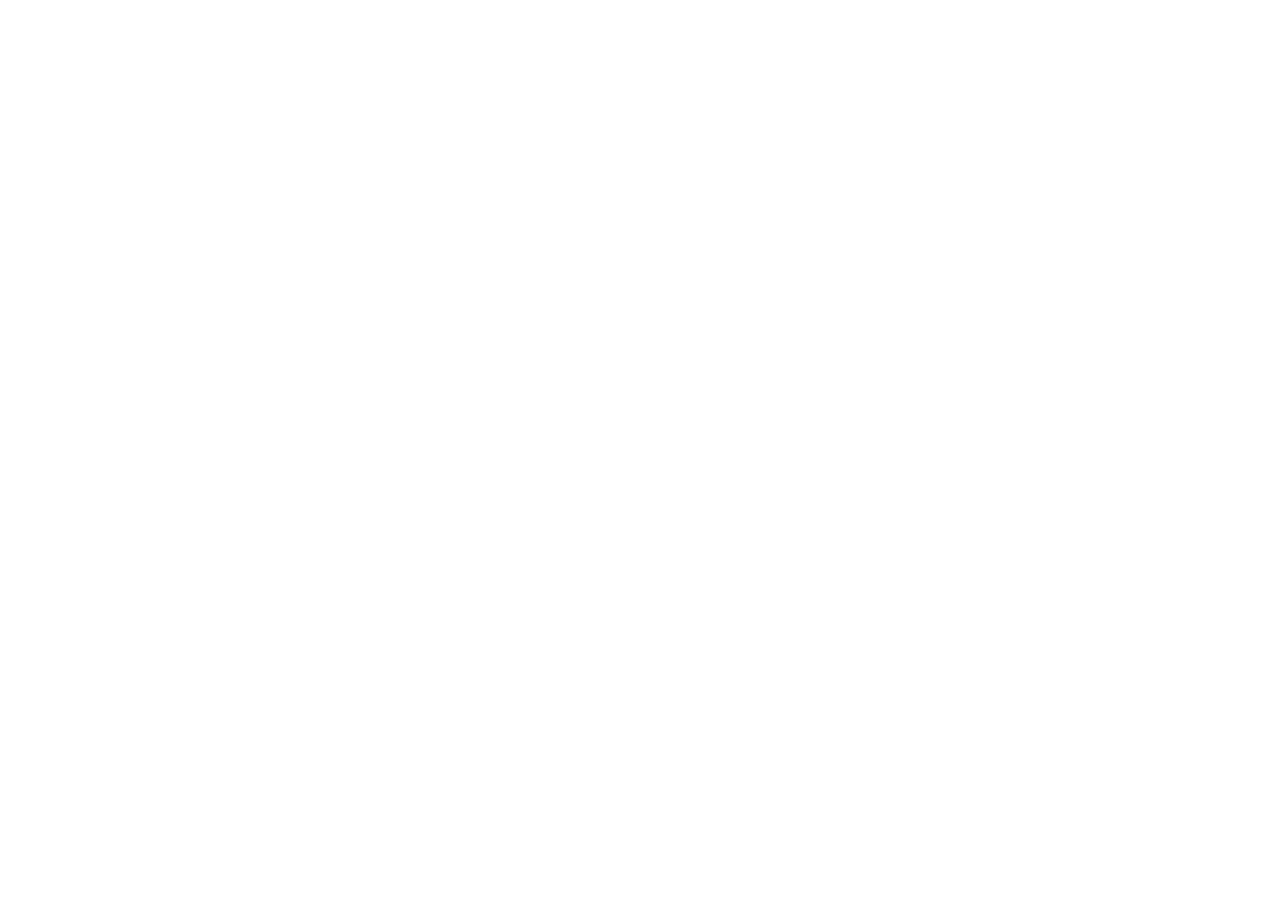
==== index.html @ 7d2f48b1 "primer commit" ====
<!DOCTYPE html>
<html lang="en">
<head>
    <meta charset="UTF-8">
    <meta name="viewport" content="width=device-width, initial-scale=1.0">
    <title> AGENCIA DE VIAJES </title>
    <link rel="stylesheet" href="style.css">
</head>
<body>
    
</body>
</html>
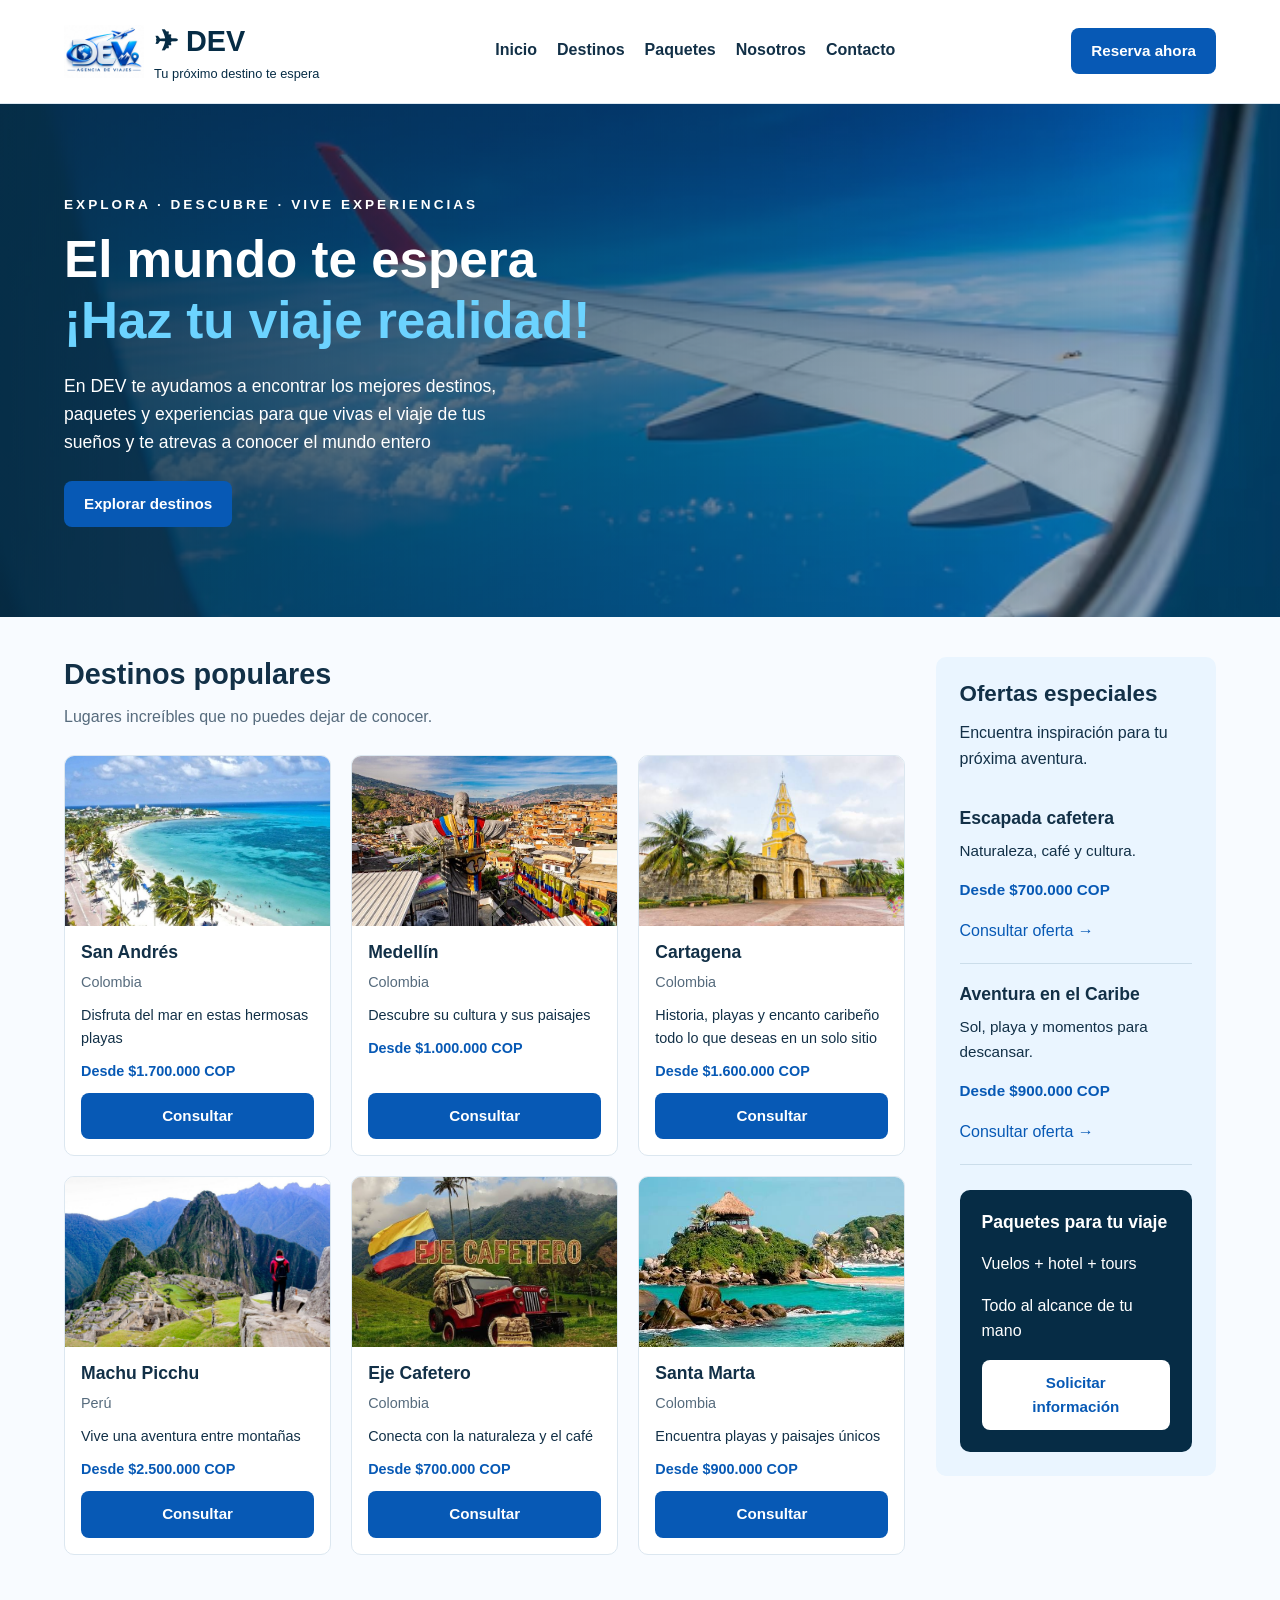
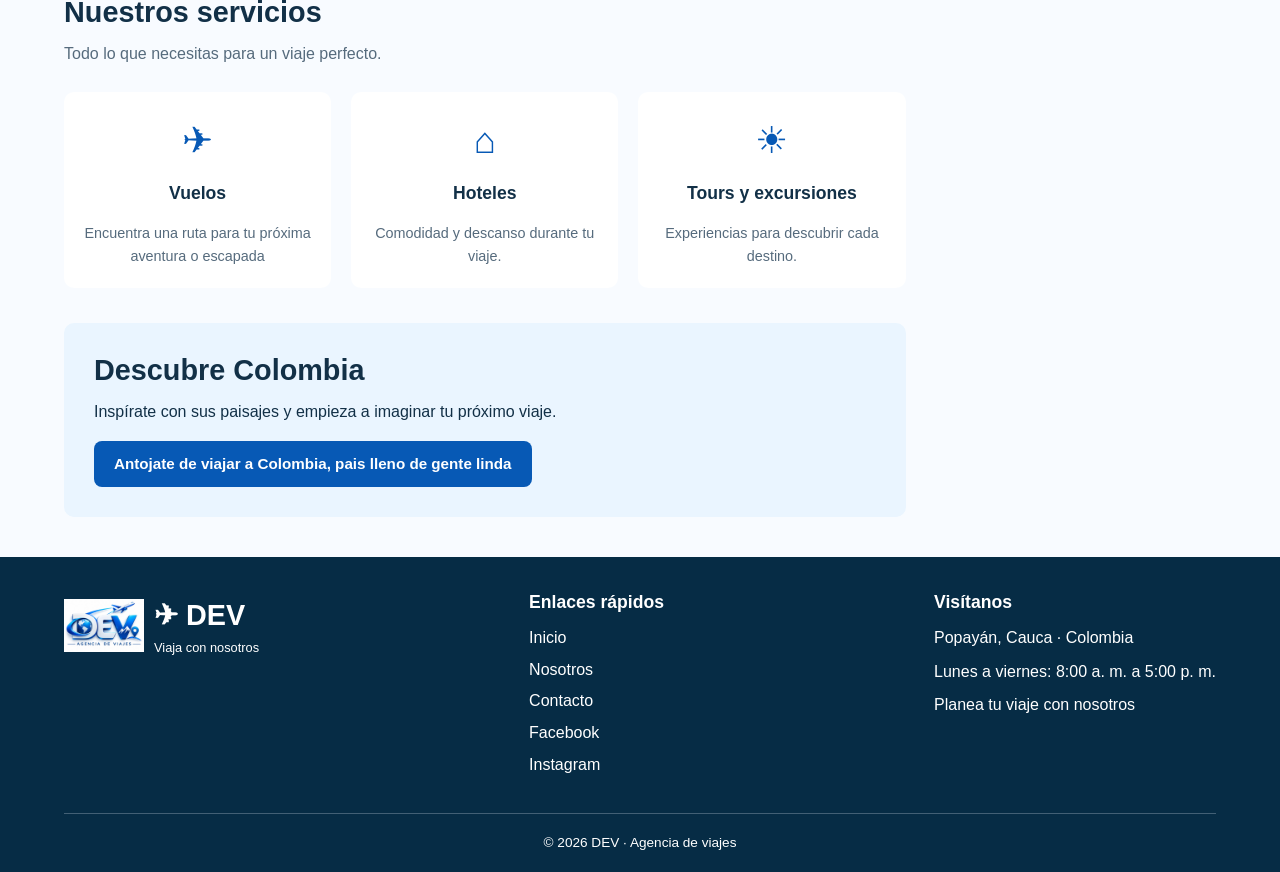
==== commit 4cbaaf72: "pagina principal" ====
--- a/index.html
+++ b/index.html
@@ -1,12 +1,338 @@
 <!DOCTYPE html>
-<html lang="en">
+<html lang="es">
 <head>
-    <meta charset="UTF-8">
-    <meta name="viewport" content="width=device-width, initial-scale=1.0">
-    <title> AGENCIA DE VIAJES </title>
-    <link rel="stylesheet" href="style.css">
+  <meta charset="UTF-8">
+  <meta name="viewport" content="width=device-width, initial-scale=1.0">
+
+  <title>DEV | Inicio</title>
+
+  <link rel="stylesheet" href="style.css">
 </head>
+
 <body>
-    
+
+  <!-- header -->
+  <header class="encabezado">
+    <div class="contenedor barra">
+
+      <a href="index.html" class="marca">
+        <img src="img/LOGO.jpg" alt="Logo de DEV" class="logo">
+
+        <span class="texto-marca">
+          <span class="nombre-marca">✈ DEV</span>
+          <span class="lema">Tu próximo destino te espera</span>
+        </span>
+      </a>
+
+      <!-- navegación flex -->
+      <nav aria-label="Navegación principal">
+        <ul class="menu">
+          <li><a href="index.html">Inicio</a></li>
+          <li><a href="index.html#destinos">Destinos</a></li>
+          <li><a href="index.html#paquetes">Paquetes</a></li>
+          <li><a href="nosotros.html">Nosotros</a></li>
+          <li><a href="contacto.html">Contacto</a></li>
+        </ul>
+      </nav>
+
+      <a href="contacto.html" class="boton">
+        Reserva ahora
+      </a>
+
+    </div>
+  </header>
+
+  <main>
+
+    <!-- portada -->
+    <section class="portada">
+      <div class="contenedor">
+
+        <p class="subtitulo-portada">
+          EXPLORA · DESCUBRE · VIVE EXPERIENCIAS
+        </p>
+
+        <h1>
+          El mundo te espera<br>
+          <span>¡Haz tu viaje realidad!</span>
+        </h1>
+
+        <p class="descripcion-portada">
+          En DEV te ayudamos a encontrar los mejores destinos,
+          paquetes y experiencias para que vivas el viaje de tus sueños y te atrevas a conocer el mundo entero
+        </p>
+
+        <a href="#destinos" class="boton">
+          Explorar destinos
+        </a>
+
+      </div>
+    </section>
+
+    <!-- principal y aside -->
+    <div class="contenedor distribucion">
+
+      <div class="contenido">
+        <section id="destinos">
+
+          <h2>Destinos populares</h2>
+
+          <p class="texto-secundario">
+            Lugares increíbles que no puedes dejar de conocer.
+          </p>
+
+          <!-- imagenes con tarjetas -->
+          <div class="galeria">
+
+            <article class="tarjeta">
+              <img
+                src="img/san-andres.jpg"
+                alt="Playa y mar de San Andrés">
+
+              <div class="contenido-tarjeta">
+                <h3>San Andrés</h3>
+                <p class="ubicacion">Colombia</p>
+                <p>Disfruta del mar en estas hermosas playas</p>
+                <p class="precio">Desde $1.700.000 COP</p>
+
+                <a href="contacto.html" class="boton">
+                  Consultar
+                </a>
+              </div>
+            </article>
+
+            <article class="tarjeta">
+              <img
+                src="img/medellin.jpg"
+                alt="Vista de la ciudad de Medellín">
+
+              <div class="contenido-tarjeta">
+                <h3>Medellín</h3>
+                <p class="ubicacion">Colombia</p>
+                <p>Descubre su cultura y sus paisajes</p>
+                <p class="precio">Desde $1.000.000 COP</p>
+
+                <a href="contacto.html" class="boton">
+                  Consultar
+                </a>
+              </div>
+            </article>
+
+            <article class="tarjeta">
+              <img
+                src="img/cartagena.jpg"
+                alt="Paisaje turístico de Cartagena">
+
+              <div class="contenido-tarjeta">
+                <h3>Cartagena</h3>
+                <p class="ubicacion">Colombia</p>
+                <p>Historia, playas y encanto caribeño todo lo que deseas en un solo sitio</p>
+                <p class="precio">Desde $1.600.000 COP</p>
+
+                <a href="contacto.html" class="boton">
+                  Consultar
+                </a>
+              </div>
+            </article>
+
+            <article class="tarjeta">
+              <img
+                src="img/machu-picchu.jpg"
+                alt="Montañas y construcciones de Machu Picchu">
+
+              <div class="contenido-tarjeta">
+                <h3>Machu Picchu</h3>
+                <p class="ubicacion">Perú</p>
+                <p>Vive una aventura entre montañas</p>
+                <p class="precio">Desde $2.500.000 COP</p>
+
+                <a href="contacto.html" class="boton">
+                  Consultar
+                </a>
+              </div>
+            </article>
+
+            <article class="tarjeta">
+              <img
+                src="img/eje-cafetero.jpg"
+                alt="Paisaje verde del Eje Cafetero">
+
+              <div class="contenido-tarjeta">
+                <h3>Eje Cafetero</h3>
+                <p class="ubicacion">Colombia</p>
+                <p>Conecta con la naturaleza y el café</p>
+                <p class="precio">Desde $700.000 COP</p>
+
+                <a href="contacto.html" class="boton">
+                  Consultar
+                </a>
+              </div>
+            </article>
+
+            <article class="tarjeta">
+              <img
+                src="img/santa-marta.jpg"
+                alt="Playa de Santa Marta">
+
+              <div class="contenido-tarjeta">
+                <h3>Santa Marta</h3>
+                <p class="ubicacion">Colombia</p>
+                <p>Encuentra playas y paisajes únicos</p>
+                <p class="precio">Desde $900.000 COP</p>
+
+                <a href="contacto.html" class="boton">
+                  Consultar
+                </a>
+              </div>
+            </article>
+
+          </div>
+
+        </section>
+
+        <!-- servicios -->
+        <section class="servicios">
+
+          <h2>Nuestros servicios</h2>
+
+          <p class="texto-secundario">
+            Todo lo que necesitas para un viaje perfecto.
+          </p>
+
+          <div class="lista-servicios">
+
+            <article>
+              <span class="icono" aria-hidden="true">✈</span>
+              <h3>Vuelos</h3>
+              <p>Encuentra una ruta para tu próxima aventura o escapada</p>
+            </article>
+
+            <article>
+              <span class="icono" aria-hidden="true">⌂</span>
+              <h3>Hoteles</h3>
+              <p>Comodidad y descanso durante tu viaje.</p>
+            </article>
+
+            <article>
+              <span class="icono" aria-hidden="true">☀</span>
+              <h3>Tours y excursiones</h3>
+              <p>Experiencias para descubrir cada destino.</p>
+            </article>
+
+          </div>
+
+        </section>
+
+        <!-- video de youtube -->
+        <section class="seccion-video">
+
+          <h2>Descubre Colombia</h2>
+
+          <p>
+            Inspírate con sus paisajes y empieza a imaginar
+            tu próximo viaje.
+          </p>
+
+          <a
+            href="https://www.youtube.com/watch?v=mn64ZdDpC6k"
+            target="_blank"
+            rel="noopener noreferrer"
+            class="boton">
+            Antojate de viajar a Colombia, pais lleno de gente linda
+          </a>
+
+        </section>
+
+      </div>
+
+      <!-- aside -->
+      <aside class="ofertas">
+
+        <h2>Ofertas especiales</h2>
+
+        <p>Encuentra inspiración para tu próxima aventura.</p>
+
+        <article class="oferta">
+          <h3>Escapada cafetera</h3>
+          <p>Naturaleza, café y cultura.</p>
+          <p class="precio">Desde $700.000 COP</p>
+
+          <a href="contacto.html">
+            Consultar oferta →
+          </a>
+        </article>
+
+        <article class="oferta">
+          <h3>Aventura en el Caribe</h3>
+          <p>Sol, playa y momentos para descansar.</p>
+          <p class="precio">Desde $900.000 COP</p>
+
+          <a href="contacto.html">
+            Consultar oferta →
+          </a>
+        </article>
+
+        <section id="paquetes" class="paquete">
+          <h3>Paquetes para tu viaje</h3>
+          <p>Vuelos + hotel + tours</p>
+          <p>Todo al alcance de tu mano</p>
+
+          <a href="contacto.html" class="boton boton-claro">
+            Solicitar información
+          </a>
+        </section>
+
+      </aside>
+
+    </div>
+
+  </main>
+
+  <!-- footer -->
+  <footer class="pie">
+
+    <div class="contenedor contenido-pie">
+
+      <div>
+        <a href="index.html" class="marca">
+          <img src="img/LOGO.jpg" alt="Logo de DEV" class="logo">
+
+          <span class="texto-marca">
+            <span class="nombre-marca">✈ DEV</span>
+            <span class="lema">Viaja con nosotros</span>
+          </span>
+        </a>
+      </div>
+
+      <div>
+        <h3>Enlaces rápidos</h3>
+
+        <ul class="enlaces-pie">
+          <li><a href="index.html">Inicio</a></li>
+          <li><a href="nosotros.html">Nosotros</a></li>
+          <li><a href="contacto.html">Contacto</a></li>
+          <li><a href="https://www.facebook.com/share/1Fowe1iLKM/?mibextid=wwXIfr">Facebook</a></li>
+          <li><a href="https://www.instagram.com/manuellruiizz?stkn=MWJpc2s5MXZlb3hudw%3D%3D&utm_source=qr">Instagram</a></li>
+        </ul>
+      </div>
+
+      <div>
+        <h3>Visítanos</h3>
+        <p>Popayán, Cauca · Colombia</p>
+        <p>Lunes a viernes: 8:00 a. m. a 5:00 p. m.</p>
+
+        <a href="contacto.html">
+          Planea tu viaje con nosotros
+        </a>
+      </div>
+
+    </div>
+
+    <div class="contenedor derechos">
+      <p>© 2026 DEV · Agencia de viajes </p>
+    </div>
+
+  </footer>
+
 </body>
 </html>
--- a/style.css
+++ b/style.css
@@ -0,0 +1,468 @@
+* {
+  box-sizing: border-box;
+}
+
+body {
+  margin: 0;
+  font-family: Arial, Helvetica, sans-serif;
+  background-color: #f8fbff;
+  color: #123047;
+  line-height: 1.6;
+}
+
+h1,
+h2,
+h3,
+p {
+  margin-top: 0;
+}
+
+h1,
+h2,
+h3 {
+  line-height: 1.2;
+}
+
+h2 {
+  font-size: 1.8rem;
+  margin-bottom: 12px;
+}
+
+h3 {
+  font-size: 1.1rem;
+}
+
+a {
+  color: #0759b5;
+  text-decoration: none;
+}
+
+a:hover {
+  text-decoration: underline;
+}
+
+img {
+  display: block;
+  max-width: 100%;
+  height: auto;
+}
+
+.contenedor {
+  width: 90%;
+  max-width: 1200px;
+  margin: 0 auto;
+}
+
+.texto-secundario {
+  color: #566b7d;
+}
+
+.nota {
+  margin-top: 18px;
+  font-size: 0.85rem;
+  color: #566b7d;
+}
+
+/* header y marca */
+.encabezado {
+  background-color: #ffffff;
+  border-bottom: 1px solid #dce7f0;
+}
+
+.barra {
+  display: flex;
+  flex-direction: column;
+  align-items: center;
+  gap: 20px;
+  padding-top: 18px;
+  padding-bottom: 18px;
+}
+
+.marca {
+  display: flex;
+  flex-direction: row;
+  align-items: center;
+  gap: 10px;
+  color: #062c45;
+}
+
+.logo {
+  width: 80px;
+  height: auto;
+}
+
+.texto-marca {
+  display: flex;
+  flex-direction: column;
+}
+
+.marca:hover {
+  text-decoration: none;
+}
+
+.nombre-marca {
+  font-size: 1.8rem;
+  font-weight: bold;
+}
+
+.lema {
+  font-size: 0.8rem;
+}
+
+/* navegacion con flex */
+.menu {
+  display: flex;
+  flex-wrap: wrap;
+  justify-content: center;
+  gap: 10px 20px;
+
+  list-style: none;
+  margin: 0;
+  padding: 0;
+}
+
+.menu a {
+  display: inline-block;
+  padding: 8px 0;
+  color: #123047;
+  font-weight: bold;
+  border-bottom: 2px solid transparent;
+}
+
+.menu a:hover {
+  color: #0759b5;
+  border-bottom-color: #0759b5;
+  text-decoration: none;
+}
+
+/* botones */
+.boton {
+  display: inline-block;
+  padding: 11px 20px;
+  border: none;
+  border-radius: 8px;
+
+  background-color: #0759b5;
+  color: #ffffff;
+
+  font-family: inherit;
+  font-size: 0.95rem;
+  font-weight: bold;
+  text-align: center;
+
+  cursor: pointer;
+
+  transition:
+    background-color 0.3s ease,
+    transform 0.3s ease;
+}
+
+.boton:hover {
+  background-color: #063c79;
+  color: #ffffff;
+  text-decoration: none;
+  transform: translateY(-3px);
+}
+
+.boton-claro {
+  background-color: #ffffff;
+  color: #0759b5;
+}
+
+.boton-claro:hover {
+  background-color: #dceeff;
+  color: #062c45;
+}
+
+/* portada */
+
+.portada {
+  padding: 70px 0;
+  color: #ffffff;
+  background-color: #062c45;
+  background-image:
+    linear-gradient(
+      90deg,
+      rgba(6, 44, 69, 0.9),
+      rgba(6, 44, 69, 0.2)),
+    url("img/portada.jpg");
+
+  background-size: cover;
+  background-position: center;
+}
+
+.subtitulo-portada {
+  font-size: 0.85rem;
+  font-weight: bold;
+  letter-spacing: 3px;
+}
+
+.portada h1 {
+  font-size: 2.5rem;
+  margin-bottom: 20px;
+  animation: aparecer 1s ease-in;
+}
+
+.portada h1 span {
+  color: #6cd3ff;
+}
+
+.descripcion-portada {
+  max-width: 480px;
+  margin-bottom: 25px;
+  font-size: 1.1rem;
+}
+
+/* principal y aside */
+
+.distribucion {
+  display: grid;
+  grid-template-columns: 1fr;
+  gap: 30px;
+
+  padding-top: 40px;
+  padding-bottom: 40px;
+}
+
+.contenido {
+  min-width: 0;
+}
+
+/* imagenes con tarjetas */
+.galeria {
+  display: grid;
+  grid-template-columns: 1fr;
+  gap: 20px;
+  margin-top: 25px;
+}
+
+.tarjeta {
+  display: flex;
+  flex-direction: column;
+
+  background-color: #ffffff;
+  border: 1px solid #dce7f0;
+  border-radius: 10px;
+  overflow: hidden;
+
+  transition: transform 0.3s ease;
+}
+
+.tarjeta:hover {
+  transform: translateY(-5px);
+}
+
+.tarjeta img {
+  width: 100%;
+  height: 170px;
+  object-fit: cover;
+}
+
+.contenido-tarjeta {
+  display: flex;
+  flex-direction: column;
+  flex: 1;
+  padding: 16px;
+}
+
+.contenido-tarjeta h3 {
+  margin-bottom: 8px;
+}
+
+.contenido-tarjeta p {
+  margin-bottom: 10px;
+  font-size: 0.9rem;
+}
+
+.ubicacion {
+  color: #566b7d;
+}
+
+.precio {
+  color: #0759b5;
+  font-weight: bold;
+}
+
+.contenido-tarjeta .boton {
+  margin-top: auto;
+}
+
+/* servicios */
+.servicios {
+  margin-top: 40px;
+}
+
+.lista-servicios {
+  display: flex;
+  flex-wrap: wrap;
+  gap: 20px;
+  margin-top: 25px;
+}
+
+.lista-servicios article {
+  flex: 1 1 180px;
+  padding: 20px;
+  text-align: center;
+
+  background-color: #ffffff;
+  border-radius: 10px;
+}
+
+.icono {
+  display: inline-block;
+  margin-bottom: 12px;
+  color: #0759b5;
+  font-size: 2.3rem;
+}
+
+.lista-servicios p {
+  margin-bottom: 0;
+  font-size: 0.9rem;
+  color: #566b7d;
+}
+
+/*enlace youtube */
+
+.seccion-video {
+  margin-top: 35px;
+  padding: 30px;
+  background-color: #eaf5ff;
+  border-radius: 10px;
+}
+
+/* ofertas aside*/
+
+.ofertas {
+  align-self: start;
+  padding: 24px;
+  background-color: #eaf5ff;
+  border-radius: 10px;
+}
+
+.ofertas h2 {
+  font-size: 1.4rem;
+}
+
+.oferta {
+  padding: 20px 0;
+  border-bottom: 1px solid #cbddea;
+}
+
+.oferta h3 {
+  margin-bottom: 10px;
+}
+
+.oferta p {
+  font-size: 0.95rem;
+}
+
+.paquete {
+  margin-top: 25px;
+  padding: 22px;
+
+  background-color: #062c45;
+  color: #ffffff;
+  border-radius: 10px;
+}
+
+/* footer */
+.pie {
+  padding-top: 35px;
+  background-color: #062c45;
+  color: #ffffff;
+}
+
+.contenido-pie {
+  display: flex;
+  flex-direction: column;
+  gap: 30px;
+  padding-bottom: 30px;
+}
+
+.pie a {
+  color: #ffffff;
+}
+
+.pie a:hover {
+  color: #6cd3ff;
+}
+
+.pie h3 {
+  margin-bottom: 12px;
+}
+
+.pie p {
+  margin-bottom: 8px;
+}
+
+.enlaces-pie {
+  list-style: none;
+  padding: 0;
+  margin: 0;
+}
+
+.enlaces-pie li {
+  margin-bottom: 6px;
+}
+
+.derechos {
+  padding: 18px 0;
+  border-top: 1px solid #426075;
+  text-align: center;
+  font-size: 0.85rem;
+}
+
+.derechos p {
+  margin: 0;
+}
+
+/* animacion para aparecer */
+
+@keyframes aparecer {
+  from {
+    opacity: 0;
+  }
+
+  to {
+    opacity: 1;
+  }
+}
+
+/* tablet */
+
+@media (min-width: 768px) {
+  .galeria {
+    grid-template-columns: 1fr 1fr;
+  }
+
+  .portada h1 {
+    font-size: 3.2rem;
+  }
+
+  .contenido-pie {
+    flex-direction: row;
+    flex-wrap: wrap;
+    justify-content: space-between;
+  }
+}
+
+/* escritorio */
+
+@media (min-width: 1100px) {
+  .barra {
+    flex-direction: row;
+    justify-content: space-between;
+  }
+
+  .distribucion {
+    grid-template-columns: 3fr 1fr;
+  }
+
+  .galeria {
+    grid-template-columns: 1fr 1fr 1fr;
+  }
+
+  .portada {
+    padding: 90px 0;
+  }
+}
